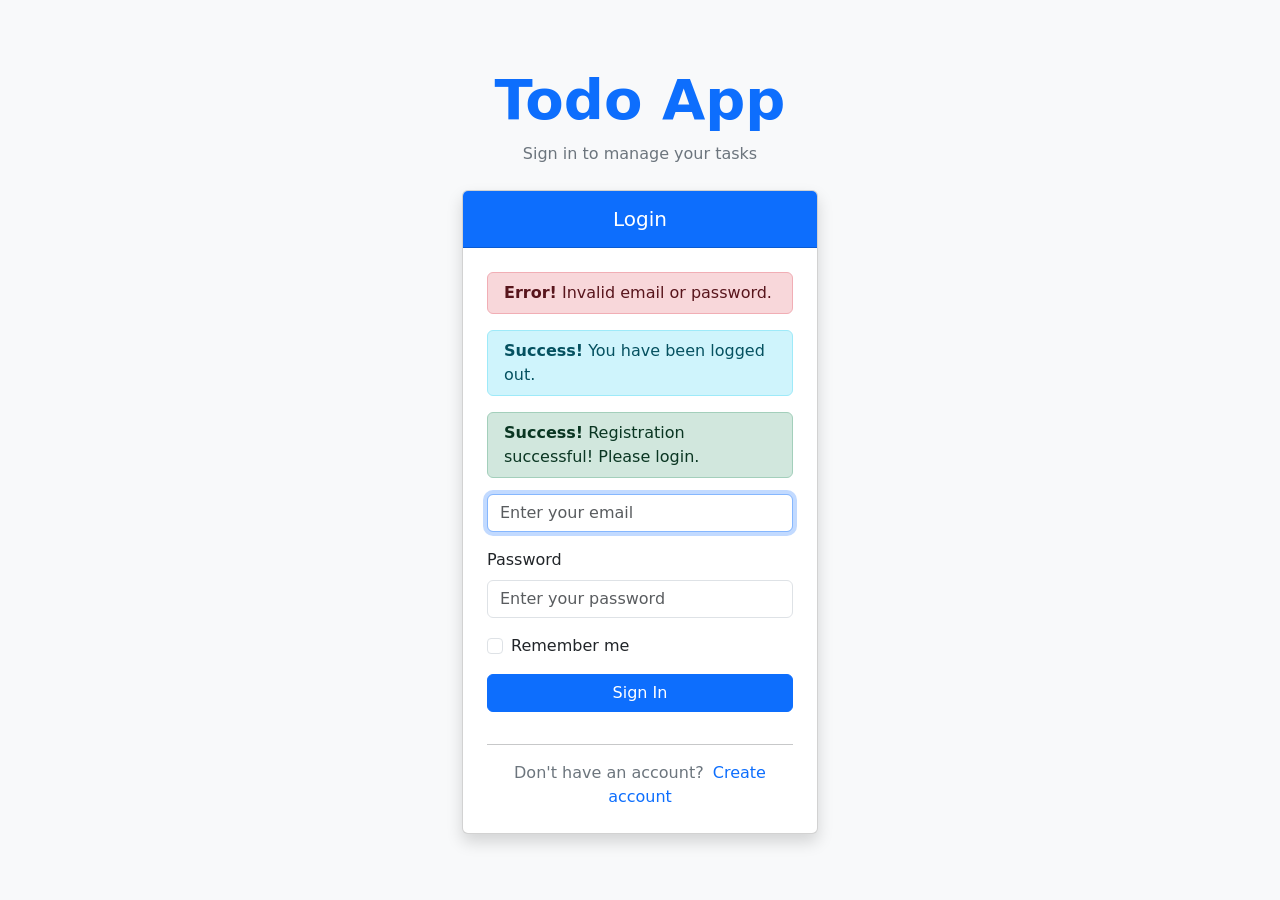
==== src/main/resources/templates/login.html @ f544e8d6 "First iteration enabling WebSecurity with a hardcoded user" ====
<!DOCTYPE html>
<html xmlns:th="http://www.thymeleaf.org">
<head>
    <title>Login</title>
    <meta charset="UTF-8">
    <meta name="viewport" content="width=device-width, initial-scale=1.0">
    <link href="https://cdn.jsdelivr.net/npm/bootstrap@5.3.3/dist/css/bootstrap.min.css" rel="stylesheet">
</head>
<body class="bg-light">

<div class="container">
    <div class="row justify-content-center min-vh-100 align-items-center">
        <div class="col-md-5 col-lg-4">

            <div class="text-center mb-4">
                <h1 class="display-4 text-primary fw-bold">Todo App</h1>
                <p class="text-secondary">Sign in to manage your tasks</p>
            </div>

            <div class="card shadow">
                <div class="card-header bg-primary text-white text-center py-3">
                    <h2 class="h5 mb-0">Login</h2>
                </div>
                <div class="card-body p-4">

                    <!-- Error Message -->
                    <div th:if="${error}" class="alert alert-danger py-2" role="alert">
                        <strong>Error!</strong> Invalid email or password.
                    </div>

                    <!-- Success Message - Logout -->
                    <div th:if="${logout}" class="alert alert-info py-2" role="alert">
                        <strong>Success!</strong> You have been logged out.
                    </div>

                    <!-- Success Message - Registration -->
                    <div th:if="${registered}" class="alert alert-success py-2" role="alert">
                        <strong>Success!</strong> Registration successful! Please login.
                    </div>

                    <!-- Login Form -->
                    <form th:action="@{/login}" method="post">
<!--                        <div class="mb-3">-->
<!--                            <label for="email" class="form-label">Email address</label>-->
<!--                            <input type="email"-->
<!--                                   class="form-control"-->
<!--                                   id="email"-->
<!--                                   name="email"-->
<!--                                   placeholder="Enter your email"-->
<!--                                   required autofocus>-->
<!--                        </div>-->


                        <div class="mb-3">
                            <input type="email"
                                   class="form-control"
                                   id="username"
                                   name="username"
                                   placeholder="Enter your email"
                                   required autofocus>
                        </div>

                        <div class="mb-3">
                            <label for="password" class="form-label">Password</label>
                            <input type="password"
                                   class="form-control"
                                   id="password"
                                   name="password"
                                   placeholder="Enter your password"
                                   required>
                        </div>

                        <div class="mb-3 form-check">
                            <input type="checkbox" class="form-check-input" id="remember-me" name="remember-me">
                            <label class="form-check-label" for="remember-me">Remember me</label>
                        </div>

                        <button type="submit" class="btn btn-primary w-100 mb-3">
                            Sign In
                        </button>

                        <hr>

                        <div class="text-center">
                            <span class="text-secondary">Don't have an account?</span>
                            <a th:href="@{/register}" class="text-decoration-none ms-1">Create account</a>
                        </div>
                    </form>
                </div>
            </div>
        </div>
    </div>
</div>

<script src="https://cdn.jsdelivr.net/npm/bootstrap@5.3.3/dist/js/bootstrap.bundle.min.js"></script>
</body>
</html>
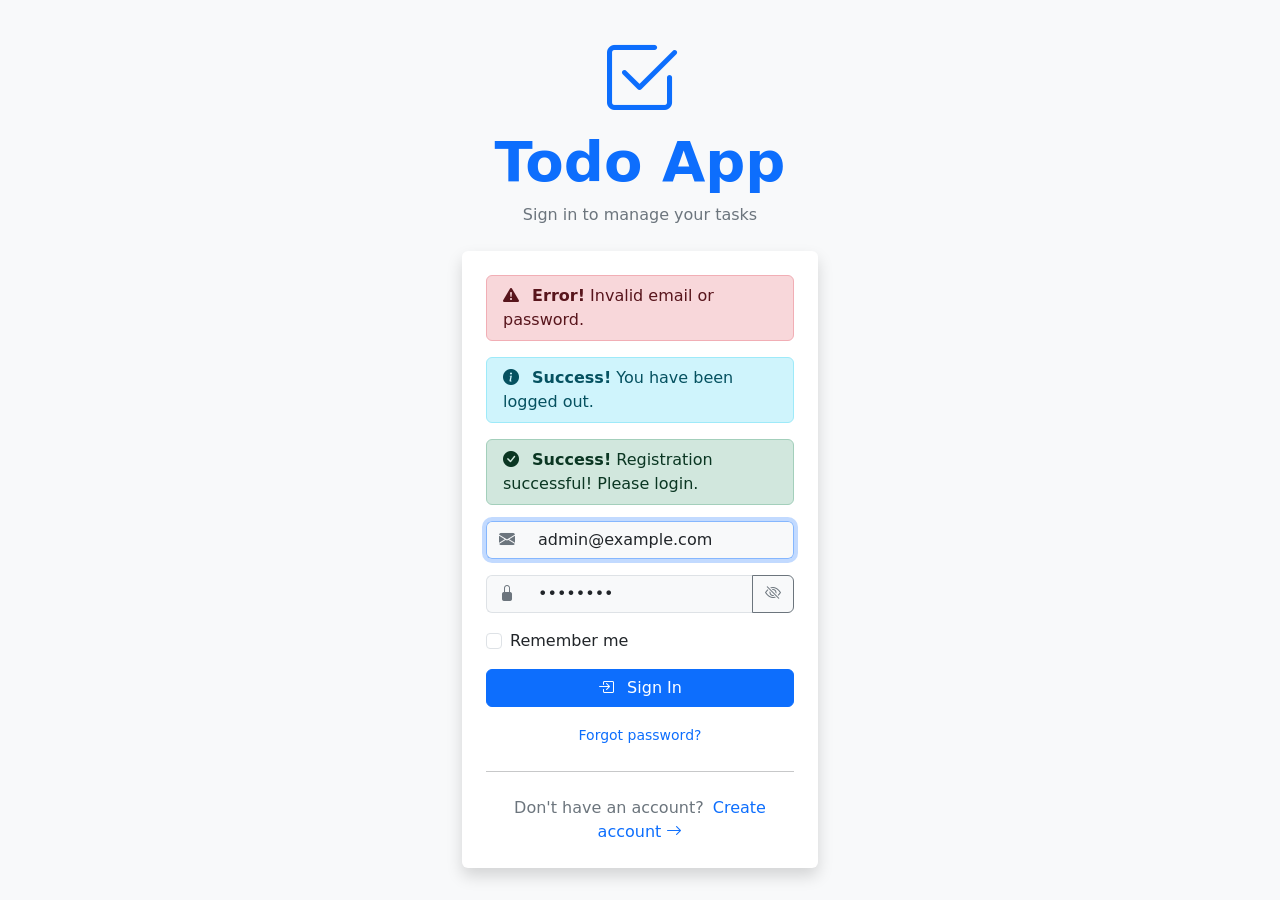
==== commit 7cf5d1b5: "Added some icons to the login form" ====
--- a/src/main/resources/templates/login.html
+++ b/src/main/resources/templates/login.html
@@ -5,6 +5,28 @@
     <meta charset="UTF-8">
     <meta name="viewport" content="width=device-width, initial-scale=1.0">
     <link href="https://cdn.jsdelivr.net/npm/bootstrap@5.3.3/dist/css/bootstrap.min.css" rel="stylesheet">
+    <link rel="stylesheet" href="https://cdn.jsdelivr.net/npm/bootstrap-icons@1.11.3/font/bootstrap-icons.min.css">
+    <style>
+        .input-group-text {
+            background-color: transparent;
+            border-right: none;
+        }
+        .form-control {
+            border-left: none;
+        }
+        .form-control:focus {
+            box-shadow: none;
+            border-color: #dee2e6;
+        }
+        .input-group:focus-within {
+            box-shadow: 0 0 0 0.25rem rgba(13, 110, 253, 0.25);
+            border-radius: 0.375rem;
+        }
+        .input-group:focus-within .form-control,
+        .input-group:focus-within .input-group-text {
+            border-color: #86b7fe;
+        }
+    </style>
 </head>
 <body class="bg-light">
 
@@ -13,77 +35,95 @@
         <div class="col-md-5 col-lg-4">
 
             <div class="text-center mb-4">
-                <h1 class="display-4 text-primary fw-bold">Todo App</h1>
+                <i class="bi bi-check2-square display-1 text-primary"></i>
+                <h1 class="display-4 fw-bold text-primary">Todo App</h1>
                 <p class="text-secondary">Sign in to manage your tasks</p>
             </div>
 
-            <div class="card shadow">
-                <div class="card-header bg-primary text-white text-center py-3">
-                    <h2 class="h5 mb-0">Login</h2>
-                </div>
+            <div class="card shadow border-0">
+
                 <div class="card-body p-4">
 
                     <!-- Error Message -->
                     <div th:if="${error}" class="alert alert-danger py-2" role="alert">
+                        <i class="bi bi-exclamation-triangle-fill me-2"></i>
                         <strong>Error!</strong> Invalid email or password.
                     </div>
 
                     <!-- Success Message - Logout -->
                     <div th:if="${logout}" class="alert alert-info py-2" role="alert">
+                        <i class="bi bi-info-circle-fill me-2"></i>
                         <strong>Success!</strong> You have been logged out.
                     </div>
 
                     <!-- Success Message - Registration -->
                     <div th:if="${registered}" class="alert alert-success py-2" role="alert">
+                        <i class="bi bi-check-circle-fill me-2"></i>
                         <strong>Success!</strong> Registration successful! Please login.
                     </div>
 
                     <!-- Login Form -->
                     <form th:action="@{/login}" method="post">
-<!--                        <div class="mb-3">-->
-<!--                            <label for="email" class="form-label">Email address</label>-->
-<!--                            <input type="email"-->
-<!--                                   class="form-control"-->
-<!--                                   id="email"-->
-<!--                                   name="email"-->
-<!--                                   placeholder="Enter your email"-->
-<!--                                   required autofocus>-->
-<!--                        </div>-->
-
-
                         <div class="mb-3">
-                            <input type="email"
-                                   class="form-control"
-                                   id="username"
-                                   name="username"
-                                   placeholder="Enter your email"
-                                   required autofocus>
+                            <div class="input-group">
+                                <span class="input-group-text bg-light">
+                                    <i class="bi bi-envelope-fill text-secondary"></i>
+                                </span>
+                                <input type="email"
+                                       class="form-control bg-light"
+                                       id="email"
+                                       name="email"
+                                       value="admin@example.com"
+                                       placeholder="Enter your email"
+                                       required autofocus>
+                            </div>
                         </div>
 
                         <div class="mb-3">
-                            <label for="password" class="form-label">Password</label>
-                            <input type="password"
-                                   class="form-control"
-                                   id="password"
-                                   name="password"
-                                   placeholder="Enter your password"
-                                   required>
+                            <div class="input-group">
+                                <span class="input-group-text bg-light">
+                                    <i class="bi bi-lock-fill text-secondary"></i>
+                                </span>
+                                <input type="password"
+                                       class="form-control bg-light"
+                                       id="password"
+                                       name="password"
+                                       value="admin123"
+                                       placeholder="Enter your password"
+                                       required>
+                                <button class="btn btn-outline-secondary bg-light" type="button" id="togglePassword">
+                                    <i class="bi bi-eye-slash"></i>
+                                </button>
+                            </div>
                         </div>
 
                         <div class="mb-3 form-check">
                             <input type="checkbox" class="form-check-input" id="remember-me" name="remember-me">
-                            <label class="form-check-label" for="remember-me">Remember me</label>
+                            <label class="form-check-label" for="remember-me">
+                                Remember me
+                            </label>
                         </div>
 
                         <button type="submit" class="btn btn-primary w-100 mb-3">
+                            <i class="bi bi-box-arrow-in-right me-2"></i>
                             Sign In
                         </button>
 
-                        <hr>
+                        <div class="text-center mb-2">
+                            <a href="#" class="text-decoration-none small">
+                                Forgot password?
+                            </a>
+                        </div>
+
+                        <hr class="my-4">
 
                         <div class="text-center">
-                            <span class="text-secondary">Don't have an account?</span>
-                            <a th:href="@{/register}" class="text-decoration-none ms-1">Create account</a>
+                            <span class="text-secondary">
+                                Don't have an account?
+                            </span>
+                            <a th:href="@{/register}" class="text-decoration-none ms-1">
+                                Create account <i class="bi bi-arrow-right"></i>
+                            </a>
                         </div>
                     </form>
                 </div>
@@ -93,5 +133,20 @@
 </div>
 
 <script src="https://cdn.jsdelivr.net/npm/bootstrap@5.3.3/dist/js/bootstrap.bundle.min.js"></script>
+
+<!-- Toggle Password Visibility Script -->
+<script>
+    document.getElementById('togglePassword').addEventListener('click', function() {
+        const password = document.getElementById('password');
+        const type = password.getAttribute('type') === 'password' ? 'text' : 'password';
+        password.setAttribute('type', type);
+
+        // Toggle the eye icon
+        const icon = this.querySelector('i');
+        icon.classList.toggle('bi-eye');
+        icon.classList.toggle('bi-eye-slash');
+    });
+</script>
+
 </body>
 </html>
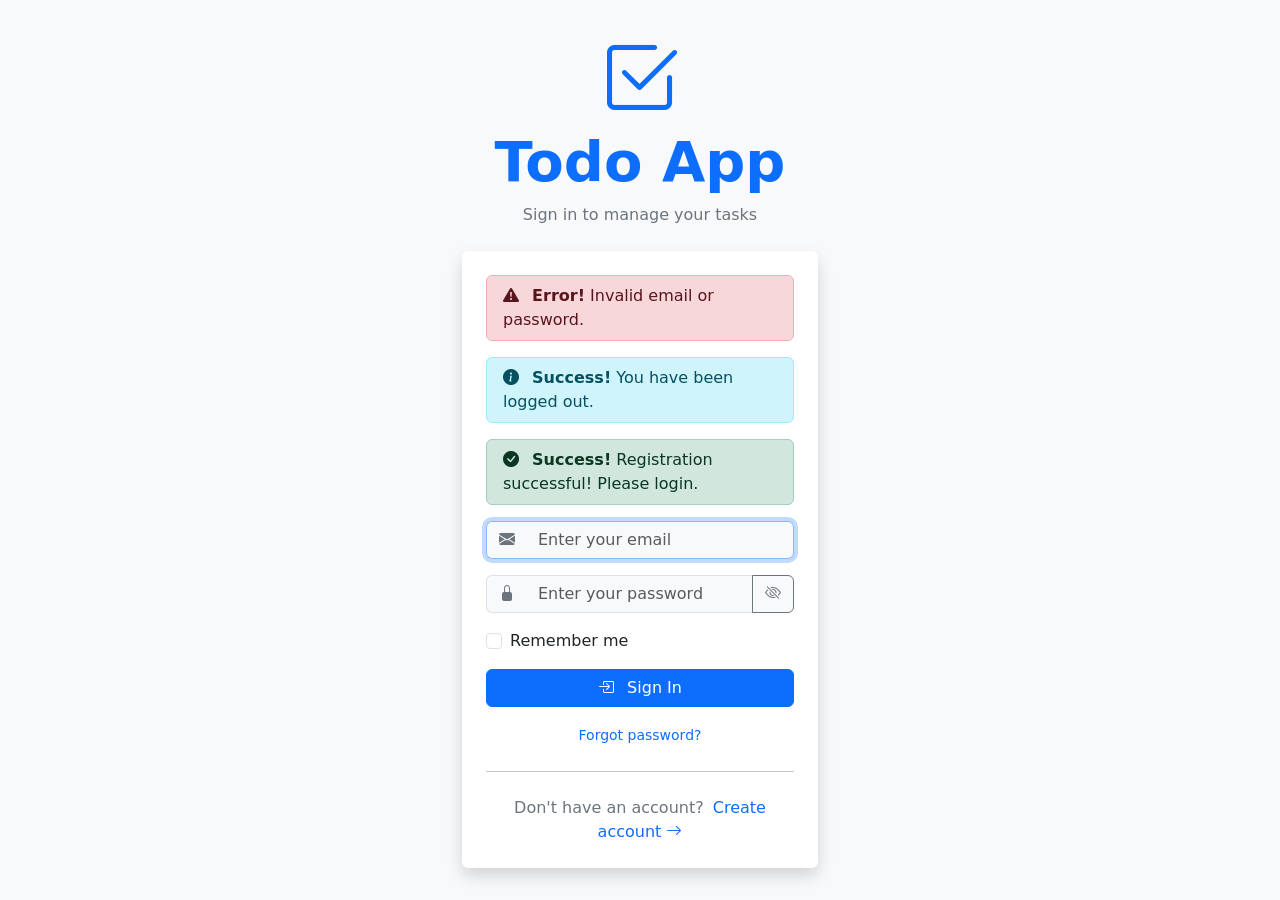
==== commit 22cae434: "Added remember-me cookie" ====
--- a/src/main/resources/templates/login.html
+++ b/src/main/resources/templates/login.html
@@ -73,7 +73,6 @@
                                        class="form-control bg-light"
                                        id="email"
                                        name="email"
-                                       value="admin@example.com"
                                        placeholder="Enter your email"
                                        required autofocus>
                             </div>
@@ -88,7 +87,6 @@
                                        class="form-control bg-light"
                                        id="password"
                                        name="password"
-                                       value="admin123"
                                        placeholder="Enter your password"
                                        required>
                                 <button class="btn btn-outline-secondary bg-light" type="button" id="togglePassword">
@@ -146,6 +144,25 @@
         icon.classList.toggle('bi-eye');
         icon.classList.toggle('bi-eye-slash');
     });
+
+    // Optioneel: Sla email in localStorage als remember me is aangevinkt
+    const rememberCheckbox = document.getElementById('remember-me');
+    const emailInput = document.getElementById('email');
+
+    // Bij laden van pagina, check of er een opgeslagen email is
+    if (localStorage.getItem('rememberedEmail')) {
+        emailInput.value = localStorage.getItem('rememberedEmail');
+        rememberCheckbox.checked = true;
+    }
+
+    // Bij submit, sla email op als remember me is aangevinkt
+    document.querySelector('form').addEventListener('submit', function() {
+        if (rememberCheckbox.checked) {
+            localStorage.setItem('rememberedEmail', emailInput.value);
+        } else {
+            localStorage.removeItem('rememberedEmail');
+        }
+    });
 </script>
 
 </body>
